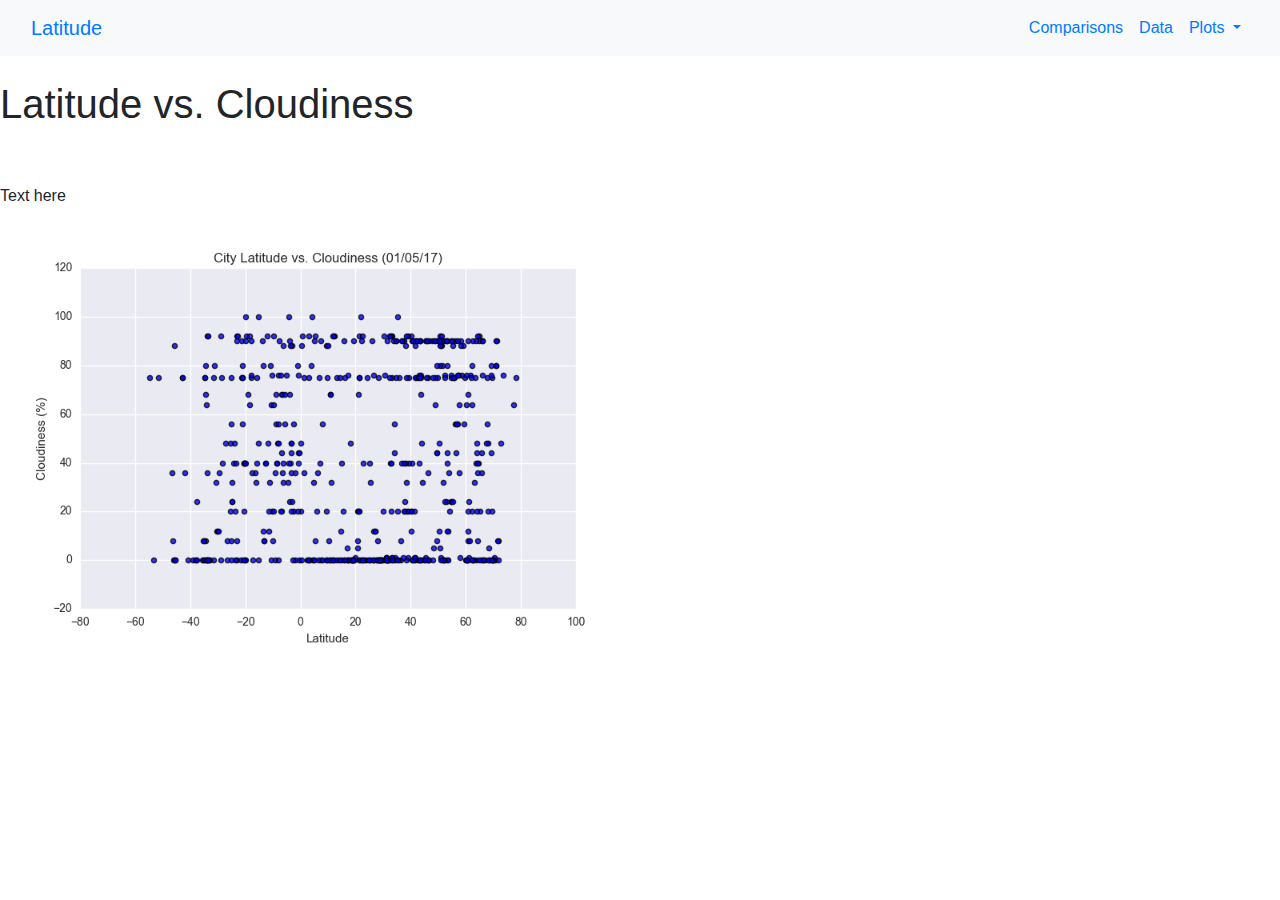
==== cloudiness.html @ 042e7daf "starter code" ====
<!DOCTYPE html>
<html lang="en">

<head>
    <meta charset="UTF-8">
    <meta http-equiv="X-UA-Compatible" content="IE=edge">
    <meta name="viewport" content="width=device-width, initial-scale=1.0">
    <link rel="stylesheet" href="https://stackpath.bootstrapcdn.com/bootstrap/4.3.1/css/bootstrap.min.css"
        integrity="sha384-ggOyR0iXCbMQv3Xipma34MD+dH/1fQ784/j6cY/iJTQUOhcWr7x9JvoRxT2MZw1T" crossorigin="anonymous">
    <title>Latitude</title>
    <link rel="stylesheet" type="text/css" href="styles.css">
</head>

<body>
    <nav class="navbar navbar-expand-lg bg-light">
        <div class="container-fluid">
            <a class="navbar-brand" href="index.html">Latitude</a>
            <button class="navbar-toggler" type="button" data-bs-toggle="collapse" data-bs-target="#navbarNavDropdown"
                aria-controls="navbarNavDropdown" aria-expanded="false" aria-label="Toggle navigation">
                <span class="navbar-toggler-icon"></span>
            </button>
            <div class="collapse navbar-collapse" id="navbarNavDropdown">
                <ul class="navbar-nav ml-auto">
                    <li class="nav-item">
                        <a class="nav-link" href="comparisons.html">Comparisons</a>
                    </li>
                    <li class="nav-item">
                        <a class="nav-link" href="data.html">Data</a>
                    </li>
                    <li class="nav-item dropdown">
                        <a class="nav-link dropdown-toggle" href="plots.html" id="navbarDropdownMenuLink" role="button"
                            data-bs-toggle="dropdown" aria-expanded="false">
                            Plots
                        </a>
                        <ul class="dropdown-menu" aria-labelledby="navbarDropdownMenuLink">
                            <li><a class="dropdown-item" href="cloudiness.html">Cloudiness</a></li>
                            <li><a class="dropdown-item" href="humidity.html">Humidity</a></li>
                            <li><a class="dropdown-item" href="temperature.html">Temperature</a></li>
                            <li><a class="dropdown-item" href="wind.html">Windspeed</a></li>
                        </ul>
                    </li>
                </ul>
            </div>
        </div>
    </nav>
    <br>
    <h1>Latitude vs. Cloudiness</h1>
    <br><br>
    <p>Text here</p>
    <img src="Resources/images/cloud.png" class="img-fluid" alt="Latitude vs. Cloudiness"></a><br>



    </div>
    <script src="https://code.jquery.com/jquery-3.3.1.slim.min.js"
        integrity="sha384-q8i/X+965DzO0rT7abK41JStQIAqVgRVzpbzo5smXKp4YfRvH+8abtTE1Pi6jizo"
        crossorigin="anonymous"></script>
    <script src="https://cdnjs.cloudflare.com/ajax/libs/popper.js/1.14.7/umd/popper.min.js"
        integrity="sha384-UO2eT0CpHqdSJQ6hJty5KVphtPhzWj9WO1clHTMGa3JDZwrnQq4sF86dIHNDz0W1"
        crossorigin="anonymous"></script>
    <script src="https://stackpath.bootstrapcdn.com/bootstrap/4.3.1/js/bootstrap.min.js"
        integrity="sha384-JjSmVgyd0p3pXB1rRibZUAYoIIy6OrQ6VrjIEaFf/nJGzIxFDsf4x0xIM+B07jRM"
        crossorigin="anonymous"></script>
</body>

</html>
---- styles.css ----
.navbar-toggler {
    color: black;
}

/* .row {
    padding: 30px;
    background-color: aquamarine;
} */

.container {
    background-color: burlywood;
    align-items: center;
}

img {
    width: 50%;
    height: auto;
}
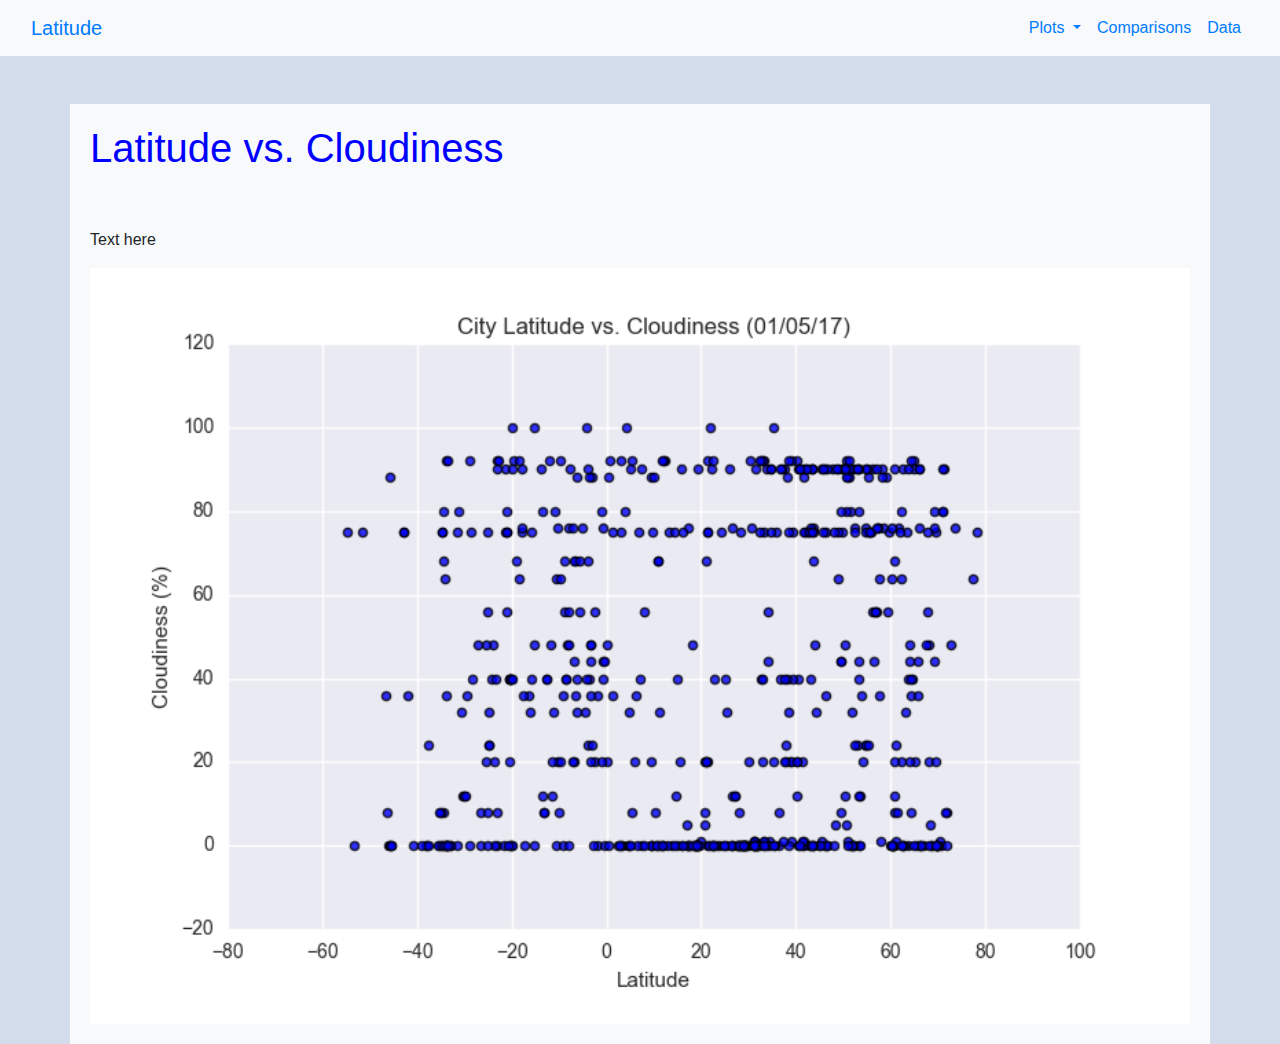
==== commit 45bb678e: "bug fixes" ====
--- a/cloudiness.html
+++ b/cloudiness.html
@@ -21,35 +21,37 @@
             </button>
             <div class="collapse navbar-collapse" id="navbarNavDropdown">
                 <ul class="navbar-nav ml-auto">
-                    <li class="nav-item">
-                        <a class="nav-link" href="comparisons.html">Comparisons</a>
-                    </li>
-                    <li class="nav-item">
-                        <a class="nav-link" href="data.html">Data</a>
-                    </li>
                     <li class="nav-item dropdown">
-                        <a class="nav-link dropdown-toggle" href="plots.html" id="navbarDropdownMenuLink" role="button"
+                        <a class="nav-link dropdown-toggle" href="#" id="navbarDropdownMenuLink" role="button"
                             data-bs-toggle="dropdown" aria-expanded="false">
                             Plots
                         </a>
                         <ul class="dropdown-menu" aria-labelledby="navbarDropdownMenuLink">
+                            <li><a class="dropdown-item" href="humidity.html">Humidity</a></li>
+                            <li><a class="dropdown-item" href="temperature.html">Max Temperature</a></li>
                             <li><a class="dropdown-item" href="cloudiness.html">Cloudiness</a></li>
-                            <li><a class="dropdown-item" href="humidity.html">Humidity</a></li>
-                            <li><a class="dropdown-item" href="temperature.html">Temperature</a></li>
                             <li><a class="dropdown-item" href="wind.html">Windspeed</a></li>
                         </ul>
                     </li>
-                </ul>
+                <li class="nav-item">
+                    <a class="nav-link" href="comparisons.html">Comparisons</a>
+                </li>
+                <li class="nav-item">
+                    <a class="nav-link" href="data.html">Data</a>
+                </li>
+
             </div>
         </div>
     </nav>
-    <br>
-    <h1>Latitude vs. Cloudiness</h1>
     <br><br>
-    <p>Text here</p>
-    <img src="Resources/images/cloud.png" class="img-fluid" alt="Latitude vs. Cloudiness"></a><br>
+    <div class="container">
 
+        <h1>Latitude vs. Cloudiness</h1>
+        <br><br>
+        <p>Text here</p>
+        <img src="Resources/images/cloud.png" class="img-fluid" alt="Latitude vs. Cloudiness"></a><br>
 
+    </div>
 
     </div>
     <script src="https://code.jquery.com/jquery-3.3.1.slim.min.js"
@@ -61,6 +63,9 @@
     <script src="https://stackpath.bootstrapcdn.com/bootstrap/4.3.1/js/bootstrap.min.js"
         integrity="sha384-JjSmVgyd0p3pXB1rRibZUAYoIIy6OrQ6VrjIEaFf/nJGzIxFDsf4x0xIM+B07jRM"
         crossorigin="anonymous"></script>
+    <script src="https://cdn.jsdelivr.net/npm/bootstrap@5.2.0-beta1/dist/js/bootstrap.bundle.min.js"
+        integrity="sha384-pprn3073KE6tl6bjs2QrFaJGz5/SUsLqktiwsUTF55Jfv3qYSDhgCecCxMW52nD2"
+        crossorigin="anonymous"></script>
 </body>
 
 </html>--- a/styles.css
+++ b/styles.css
@@ -1,5 +1,40 @@
+
+
 .navbar-toggler {
     color: black;
+}
+
+.nav-link:hover {
+    color: F9F7F0;
+    background-color: EF6D2F;
+}
+
+.card {
+    width: 20rem;
+    margin: auto;
+    display: grid;
+}
+  
+.grid-container {
+    display: grid;
+
+    /* For 2 columns */
+    grid-template-columns: repeat(2, 1fr);
+}
+
+img {
+    width: 100%;
+    height: auto;
+    padding: 0px;
+}
+
+@media (max-width: 800px) {
+    .grid-container {
+        display: grid;
+    
+        /* For 2 columns */
+        grid-template-columns: repeat(4, 1fr);
+    }
 }
 
 /* .row {
@@ -7,12 +42,49 @@
     background-color: aquamarine;
 } */
 
-.container {
-    background-color: burlywood;
-    align-items: center;
+/* .image_container {
+    display: flex;
+    padding: 4px 4px;
+    flex-wrap: wrap;
 }
 
-img {
-    width: 50%;
-    height: auto;
+.img_column {
+    flex: 50%;
+    max-width: 50%;
+    padding: 4px 4px;
+}
+
+.img_column img {
+    margin-top: 8px;
+    vertical-align: middle;
+    width: 100%;
+} */
+
+body {
+    background-color: #d3dceb;
+}
+
+.container {
+    padding-left: 20px;
+    padding-top: 20px;
+    padding-bottom: 20px;
+    padding-right: 20px;
+    margin-top: auto;
+    margin-left: auto;
+    margin-right: auto;
+    background-color: #f8f9fa;
+}
+
+.row .col-md-6 {
+    padding-left: 20px;
+    padding-right: 20px;
+    padding-bottom: 40px;
+}
+
+h1 {
+    color: blue;
+    
+}
+h2 {
+    color: blue;
 }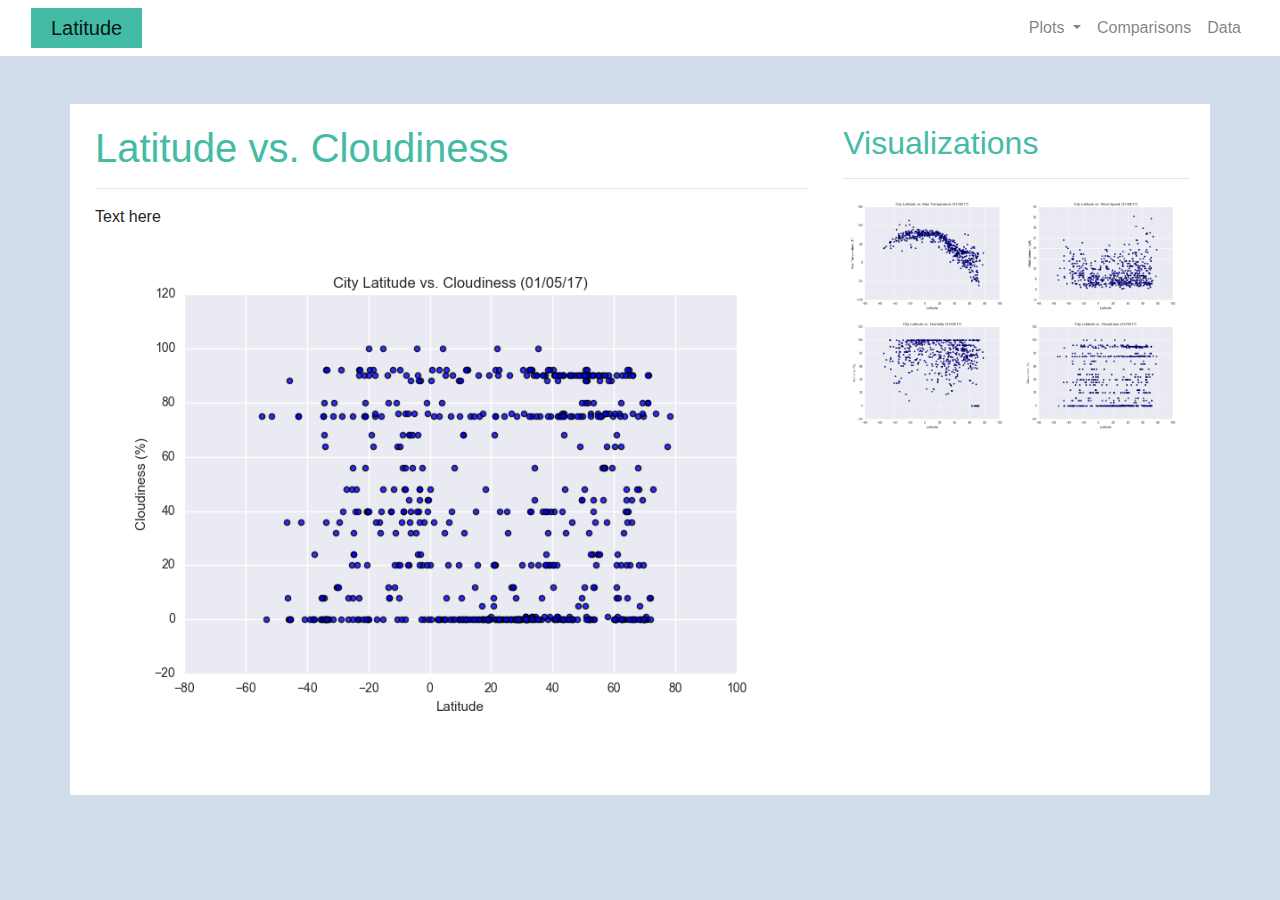
==== commit bf66ef4e: "styles updated" ====
--- a/cloudiness.html
+++ b/cloudiness.html
@@ -12,7 +12,7 @@
 </head>
 
 <body>
-    <nav class="navbar navbar-expand-lg bg-light">
+    <nav class="navbar navbar-expand-lg navbar-light navbar-customclass">
         <div class="container-fluid">
             <a class="navbar-brand" href="index.html">Latitude</a>
             <button class="navbar-toggler" type="button" data-bs-toggle="collapse" data-bs-target="#navbarNavDropdown"
@@ -27,45 +27,58 @@
                             Plots
                         </a>
                         <ul class="dropdown-menu" aria-labelledby="navbarDropdownMenuLink">
+                            <li><a class="dropdown-item" href="cloudiness.html">Cloudiness</a></li>
                             <li><a class="dropdown-item" href="humidity.html">Humidity</a></li>
                             <li><a class="dropdown-item" href="temperature.html">Max Temperature</a></li>
-                            <li><a class="dropdown-item" href="cloudiness.html">Cloudiness</a></li>
                             <li><a class="dropdown-item" href="wind.html">Windspeed</a></li>
                         </ul>
                     </li>
-                <li class="nav-item">
-                    <a class="nav-link" href="comparisons.html">Comparisons</a>
-                </li>
-                <li class="nav-item">
-                    <a class="nav-link" href="data.html">Data</a>
-                </li>
+                    <li class="nav-item">
+                        <a class="nav-link" href="comparisons.html">Comparisons</a>
+                    </li>
+                    <li class="nav-item">
+                        <a class="nav-link" href="data.html">Data</a>
+                    </li>
 
             </div>
         </div>
     </nav>
     <br><br>
     <div class="container">
-
-        <h1>Latitude vs. Cloudiness</h1>
-        <br><br>
-        <p>Text here</p>
-        <img src="Resources/images/cloud.png" class="img-fluid" alt="Latitude vs. Cloudiness"></a><br>
-
-    </div>
-
-    </div>
-    <script src="https://code.jquery.com/jquery-3.3.1.slim.min.js"
-        integrity="sha384-q8i/X+965DzO0rT7abK41JStQIAqVgRVzpbzo5smXKp4YfRvH+8abtTE1Pi6jizo"
-        crossorigin="anonymous"></script>
-    <script src="https://cdnjs.cloudflare.com/ajax/libs/popper.js/1.14.7/umd/popper.min.js"
-        integrity="sha384-UO2eT0CpHqdSJQ6hJty5KVphtPhzWj9WO1clHTMGa3JDZwrnQq4sF86dIHNDz0W1"
-        crossorigin="anonymous"></script>
-    <script src="https://stackpath.bootstrapcdn.com/bootstrap/4.3.1/js/bootstrap.min.js"
-        integrity="sha384-JjSmVgyd0p3pXB1rRibZUAYoIIy6OrQ6VrjIEaFf/nJGzIxFDsf4x0xIM+B07jRM"
-        crossorigin="anonymous"></script>
-    <script src="https://cdn.jsdelivr.net/npm/bootstrap@5.2.0-beta1/dist/js/bootstrap.bundle.min.js"
-        integrity="sha384-pprn3073KE6tl6bjs2QrFaJGz5/SUsLqktiwsUTF55Jfv3qYSDhgCecCxMW52nD2"
-        crossorigin="anonymous"></script>
+        <div class="row">
+            <div class="col-md-8">
+                <h1>Latitude vs. Cloudiness</h1>
+                <hr>
+                <p>Text here</p>
+                <img src="Resources/images/cloud.png" class="img-fluid" alt="Latitude vs. Cloudiness"></a><br>
+            </div>
+            <div class="col-md-4">
+                <h2>Visualizations</h2>
+                <hr>
+                <div class="grid-container">
+                    <a href="temperature.html">
+                        <img src="Resources/images/temp.png" class="img-fluid" alt="Latitude vs. Temperature"></a>
+                    <a href="wind.html">
+                        <img src="Resources/images/wind.png" class="img-fluid" alt="Latitude vs. Windspeed"></a>
+                    <a href="humidity.html">
+                        <img src="Resources/images/humidity.png" class="img-fluid" alt="Latitude vs. Humidity"></a>
+                    <a href="cloudiness.html">
+                        <img src="Resources/images/cloud.png" class="img-fluid" alt="Latitude vs. Cloudiness">
+                </div>
+            </div>
+        </div>
+        <script src="https://code.jquery.com/jquery-3.3.1.slim.min.js"
+            integrity="sha384-q8i/X+965DzO0rT7abK41JStQIAqVgRVzpbzo5smXKp4YfRvH+8abtTE1Pi6jizo"
+            crossorigin="anonymous"></script>
+        <script src="https://cdnjs.cloudflare.com/ajax/libs/popper.js/1.14.7/umd/popper.min.js"
+            integrity="sha384-UO2eT0CpHqdSJQ6hJty5KVphtPhzWj9WO1clHTMGa3JDZwrnQq4sF86dIHNDz0W1"
+            crossorigin="anonymous"></script>
+        <script src="https://stackpath.bootstrapcdn.com/bootstrap/4.3.1/js/bootstrap.min.js"
+            integrity="sha384-JjSmVgyd0p3pXB1rRibZUAYoIIy6OrQ6VrjIEaFf/nJGzIxFDsf4x0xIM+B07jRM"
+            crossorigin="anonymous"></script>
+        <script src="https://cdn.jsdelivr.net/npm/bootstrap@5.2.0-beta1/dist/js/bootstrap.bundle.min.js"
+            integrity="sha384-pprn3073KE6tl6bjs2QrFaJGz5/SUsLqktiwsUTF55Jfv3qYSDhgCecCxMW52nD2"
+            crossorigin="anonymous"></script>
 </body>
 
 </html>--- a/styles.css
+++ b/styles.css
@@ -1,18 +1,6 @@
-
-
-.navbar-toggler {
-    color: black;
-}
-
 .nav-link:hover {
     color: F9F7F0;
     background-color: EF6D2F;
-}
-
-.card {
-    width: 20rem;
-    margin: auto;
-    display: grid;
 }
   
 .grid-container {
@@ -22,10 +10,23 @@
     grid-template-columns: repeat(2, 1fr);
 }
 
-img {
-    width: 100%;
-    height: auto;
-    padding: 0px;
+.navbar-customclass {
+    background-color: white;;
+}
+
+.nav-item:hover {
+    background-color: #44bba4;
+}
+
+.navbar-brand {
+    background-color: #44bba4;
+    color: white;
+    padding-left: 20px;
+    padding-right: 20px;
+}
+
+.navbar-brand:hover {
+    background-color: #5E37EA;
 }
 
 @media (max-width: 800px) {
@@ -35,30 +36,19 @@
         /* For 2 columns */
         grid-template-columns: repeat(4, 1fr);
     }
+
+    .navbar-customclass {
+        background-color: #44BBA4 ;
+    }
+
 }
 
-/* .row {
-    padding: 30px;
-    background-color: aquamarine;
-} */
-
-/* .image_container {
-    display: flex;
-    padding: 4px 4px;
-    flex-wrap: wrap;
+img {
+    width: 100%;
+    height: auto;
+    padding: 0px;
 }
 
-.img_column {
-    flex: 50%;
-    max-width: 50%;
-    padding: 4px 4px;
-}
-
-.img_column img {
-    margin-top: 8px;
-    vertical-align: middle;
-    width: 100%;
-} */
 
 body {
     background-color: #d3dceb;
@@ -72,19 +62,23 @@
     margin-top: auto;
     margin-left: auto;
     margin-right: auto;
-    background-color: #f8f9fa;
+    background-color: white;
 }
 
-.row .col-md-6 {
+.row .col-md-8 {
     padding-left: 20px;
     padding-right: 20px;
     padding-bottom: 40px;
 }
 
 h1 {
-    color: blue;
+    color: #44BBA4;
     
 }
 h2 {
-    color: blue;
+    color: #44BBA4;
+}
+
+h3 {
+    color: #44BBA4;
 }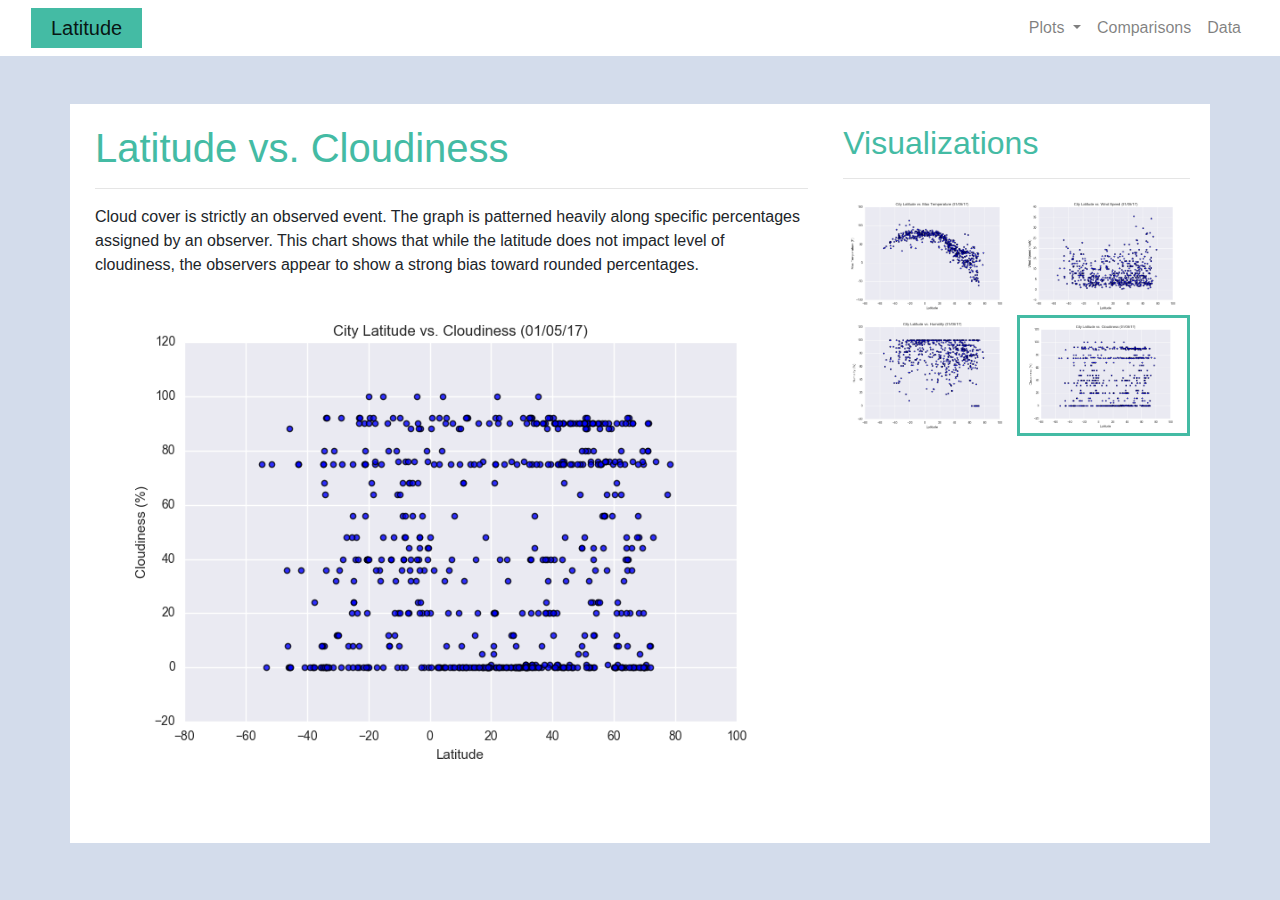
==== commit 402f4616: "final working code" ====
--- a/cloudiness.html
+++ b/cloudiness.html
@@ -27,7 +27,7 @@
                             Plots
                         </a>
                         <ul class="dropdown-menu" aria-labelledby="navbarDropdownMenuLink">
-                            <li><a class="dropdown-item" href="cloudiness.html">Cloudiness</a></li>
+                            <li><a class="dropdown-item " href="cloudiness.html">Cloudiness</a></li>
                             <li><a class="dropdown-item" href="humidity.html">Humidity</a></li>
                             <li><a class="dropdown-item" href="temperature.html">Max Temperature</a></li>
                             <li><a class="dropdown-item" href="wind.html">Windspeed</a></li>
@@ -49,7 +49,9 @@
             <div class="col-md-8">
                 <h1>Latitude vs. Cloudiness</h1>
                 <hr>
-                <p>Text here</p>
+                <p>Cloud cover is strictly an observed event. The graph is patterned heavily along specific percentages
+                    assigned by an observer. This chart shows that while the latitude does not impact level of
+                    cloudiness, the observers appear to show a strong bias toward rounded percentages.</p>
                 <img src="Resources/images/cloud.png" class="img-fluid" alt="Latitude vs. Cloudiness"></a><br>
             </div>
             <div class="col-md-4">
@@ -63,7 +65,7 @@
                     <a href="humidity.html">
                         <img src="Resources/images/humidity.png" class="img-fluid" alt="Latitude vs. Humidity"></a>
                     <a href="cloudiness.html">
-                        <img src="Resources/images/cloud.png" class="img-fluid" alt="Latitude vs. Cloudiness">
+                        <img src="Resources/images/cloud.png" class="img-fluid custom-active" alt="Latitude vs. Cloudiness">
                 </div>
             </div>
         </div>
--- a/styles.css
+++ b/styles.css
@@ -81,4 +81,28 @@
 
 h3 {
     color: #44BBA4;
+    text-align: center;
+}
+
+th {
+    text-align: left;
+}
+
+.wrapper {
+    text-align: justify;
+}
+
+.wrapper .img-fluid {
+    float:left;
+    margin: 10px;
+    width: 300px;
+    margin-right: 20px;
+    margin-bottom: 20px;
+}
+
+.custom-active {
+    border-style: solid;
+    border-color: #44BBA4;
+    border-width: 3px;
+    box-shadow: 10px;
 }